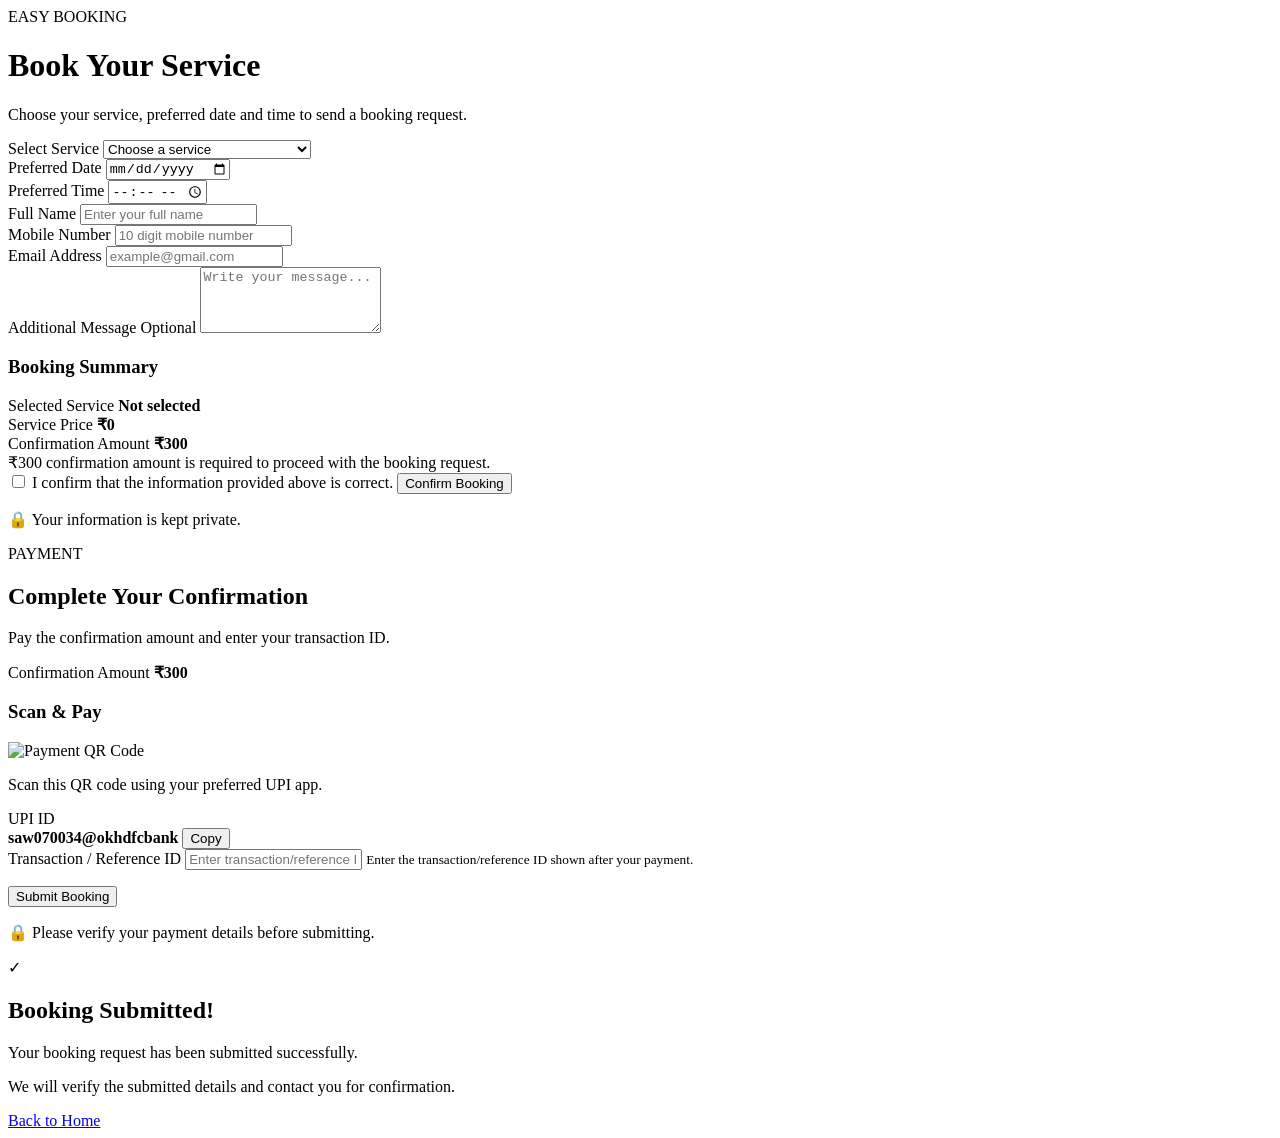
==== booking.html @ 576658ea "Add girls booking website" ====
<!DOCTYPE html>
<html lang="en">

<head>
    <meta charset="UTF-8">

    <meta
        name="viewport"
        content="width=device-width, initial-scale=1.0"
    >

    <title>Book Your Service | EliteProfiles</title>

    <link
        rel="stylesheet"
        href="../girls-booking/css/booking.css"
    >
</head>

<body>

<main class="booking-page">

    <div class="booking-card">

        <!-- ================= HEADER ================= -->

        <header class="booking-header">

            <span class="booking-badge">
                EASY BOOKING
            </span>

            <h1>
                Book Your Service
            </h1>

            <p>
                Choose your service, preferred date and
                time to send a booking request.
            </p>

        </header>


        <!-- ================= BOOKING FORM ================= -->

        <form id="bookingForm">

            <!-- SERVICE -->

            <div class="form-group">

                <label for="service">
                    Select Service
                </label>

                <select
                    id="service"
                    name="service"
                    required
                >

                    <option value="">
                        Choose a service
                    </option>

                    <option
                        value="Basic Service"
                        data-price="2000"
                    >
                        Age 26 to 30 Service — ₹2,000
                    </option>

                    <option
                        value="Standard Service"
                        data-price="2500"
                    >
                        Age 22 to 25 Service — ₹2,500
                    </option>

                    <option
                        value="Premium Service"
                        data-price="3000"
                    >
                        Premium Service — ₹3,000
                    </option>

                </select>

            </div>


            <!-- DATE + TIME -->

            <div class="form-row">

                <div class="form-group">

                    <label for="date">
                        Preferred Date
                    </label>

                    <input
                        type="date"
                        id="date"
                        name="date"
                        required
                    >

                </div>


                <div class="form-group">

                    <label for="time">
                        Preferred Time
                    </label>

                    <input
                        type="time"
                        id="time"
                        name="time"
                        required
                    >

                </div>

            </div>


            <!-- NAME -->

            <div class="form-group">

                <label for="name">
                    Full Name
                </label>

                <input
                    type="text"
                    id="name"
                    name="name"
                    placeholder="Enter your full name"
                    autocomplete="name"
                    required
                >

            </div>


            <!-- MOBILE -->

            <div class="form-group">

                <label for="mobile">
                    Mobile Number
                </label>

                <input
                    type="tel"
                    id="mobile"
                    name="mobile"
                    placeholder="10 digit mobile number"
                    maxlength="10"
                    inputmode="numeric"
                    required
                >

            </div>


            <!-- EMAIL -->

            <div class="form-group">

                <label for="email">
                    Email Address
                </label>

                <input
                    type="email"
                    id="email"
                    name="email"
                    placeholder="example@gmail.com"
                    autocomplete="email"
                    
                >

            </div>


            <!-- MESSAGE -->

            <div class="form-group">

                <label for="message">
                    Additional Message
                    <span>Optional</span>
                </label>

                <textarea
                    id="message"
                    name="message"
                    rows="4"
                    placeholder="Write your message..."
                ></textarea>

            </div>


            <!-- ================= SUMMARY ================= -->

            <div class="booking-summary">

                <h3>
                    Booking Summary
                </h3>

                <div class="summary-row">

                    <span>
                        Selected Service
                    </span>

                    <strong id="summaryService">
                        Not selected
                    </strong>

                </div>


                <div class="summary-row">

                    <span>
                        Service Price
                    </span>

                    <strong id="summaryPrice">
                        ₹0
                    </strong>

                </div>


                <div class="summary-row">

                    <span>
                        Confirmation Amount
                    </span>

                    <strong>
                        ₹300
                    </strong>

                </div>


                <div class="summary-note">

                    ₹300 confirmation amount is required
                    to proceed with the booking request.

                </div>

            </div>


            <!-- TERMS -->

            <label class="terms">

                <input
                    type="checkbox"
                    id="terms"
                    name="terms"
                    required
                >

                <span>
                    I confirm that the information
                    provided above is correct.
                </span>

            </label>


            <!-- CONFIRM BOOKING -->

            <button
                type="submit"
                id="confirmBooking"
                class="submit-btn"
            >
                Confirm Booking
            </button>


            <p class="secure-text">
                🔒 Your information is kept private.
            </p>

        </form>


        <!-- =================================================
             PAYMENT SECTION
        ================================================== -->

        <section
            id="paymentSection"
            class="payment-section"
        >

            <div class="payment-header">

                <span class="payment-badge">
                    PAYMENT
                </span>

                <h2>
                    Complete Your Confirmation
                </h2>

                <p>
                    Pay the confirmation amount and
                    enter your transaction ID.
                </p>

            </div>


            <!-- PAYMENT AMOUNT -->

            <div class="payment-amount">

                <span>
                    Confirmation Amount
                </span>

                <strong>
                    ₹300
                </strong>

            </div>


            <!-- QR CODE -->

            <div class="qr-box">

                <h3>
                    Scan & Pay
                </h3>

                <img
                    src="../girls-booking/images/Qr/WhatsApp Image 2026-08-25 at 11.37.09 PM.jpeg"
                    alt="Payment QR Code"
                    class="payment-qr"
                >

                <p>
                    Scan this QR code using your
                    preferred UPI app.
                </p>

            </div>


            <!-- UPI -->

            <div class="upi-box">

                <span>
                    UPI ID
                </span>

                <div class="upi-row">

                    <strong id="upiId">
                        saw070034@okhdfcbank
                    </strong>

                    <button
                        type="button"
                        id="copyUpi"
                    >
                        Copy
                    </button>

                </div>

            </div>


            <!-- TRANSACTION ID -->

            <div class="form-group">

                <label for="transactionId">
                    Transaction / Reference ID
                </label>

                <input
                    type="text"
                    id="transactionId"
                    name="transactionId"
                    placeholder="Enter transaction/reference ID"
                    autocomplete="off"
                >

                <small>
                    Enter the transaction/reference ID
                    shown after your payment.
                </small>

            </div>


            <!-- ERROR -->

            <p
                id="paymentError"
                class="payment-error"
            ></p>


            <!-- SUBMIT PAYMENT -->

            <button
                type="button"
                id="finalSubmit"
                class="submit-btn"
            >
                Submit Booking
            </button>


            <p class="secure-text">
                🔒 Please verify your payment details
                before submitting.
            </p>

        </section>


        <!-- =================================================
             SUCCESS
        ================================================== -->

        <section
            id="successMessage"
            class="success-message"
        >

            <div class="success-icon">
                ✓
            </div>

            <h2>
                Booking Submitted!
            </h2>

            <p>
                Your booking request has been
                submitted successfully.
            </p>

            <p>
                We will verify the submitted details
                and contact you for confirmation.
            </p>

            <a
                href="../index.html"
                class="home-button"
            >
                Back to Home
            </a>

        </section>

    </div>
    
</main>


<!-- ================= JAVASCRIPT ================= -->
<script src="../girls-booking/js/booking.js"></script>


</body>
</html>
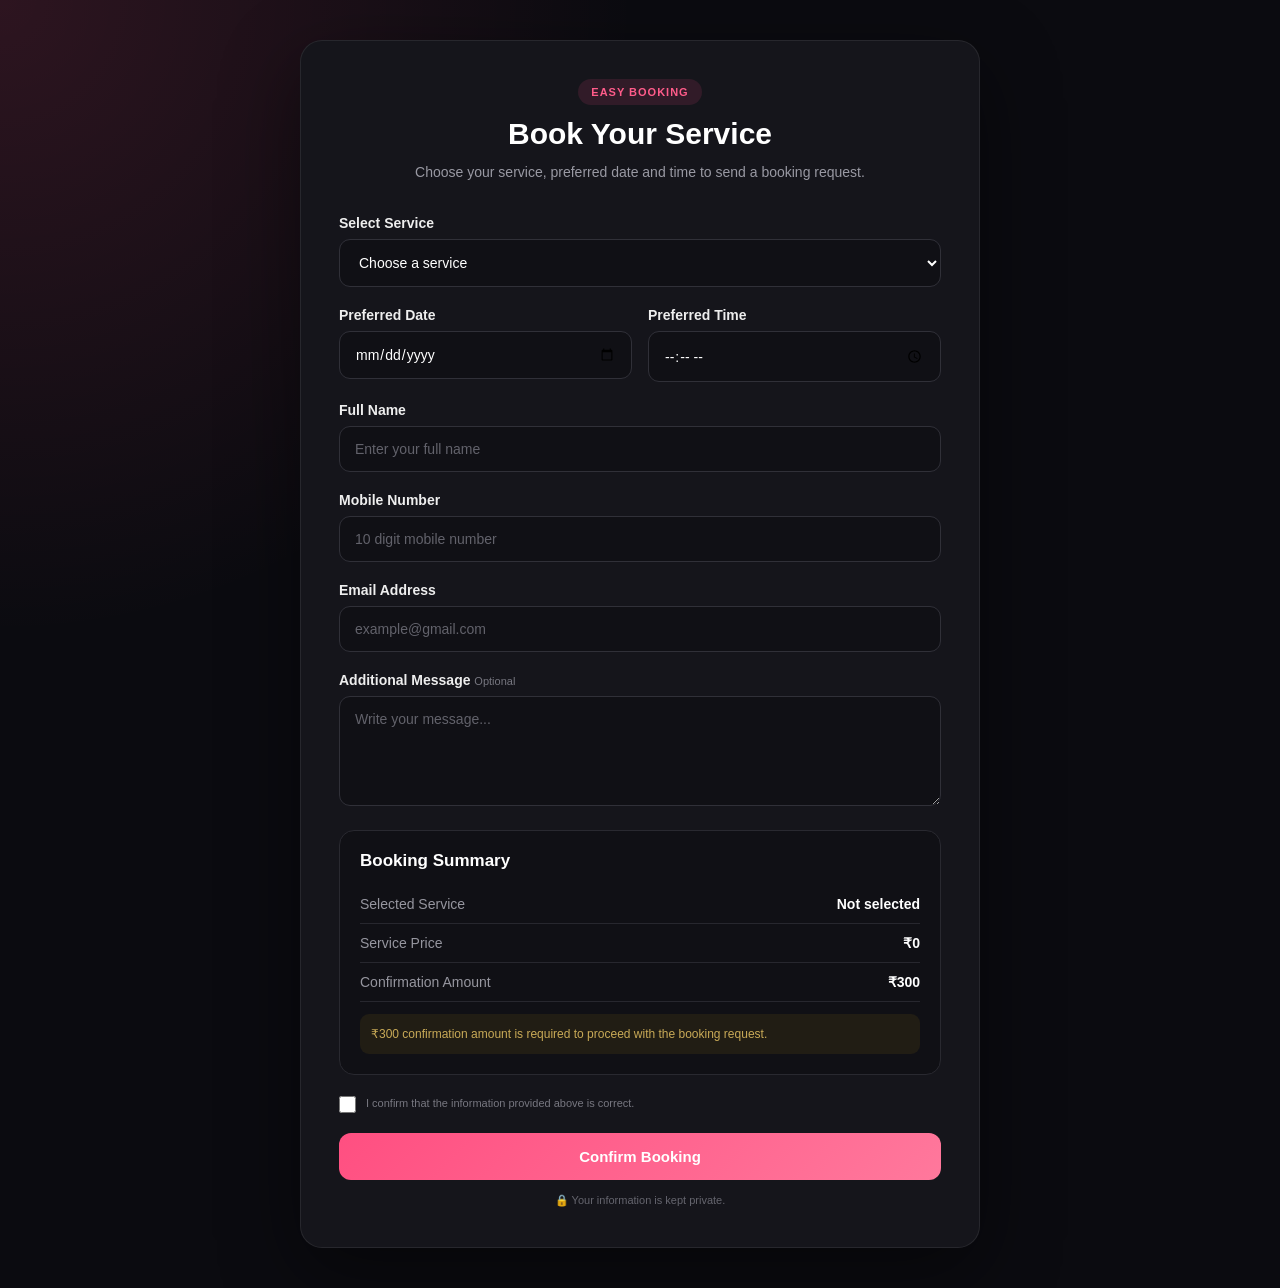
==== commit e5a9a0fe: "Updated website code" ====
--- a/booking.html
+++ b/booking.html
@@ -13,7 +13,7 @@
 
     <link
         rel="stylesheet"
-        href="../girls-booking/css/booking.css"
+        href="css/booking.css"
     >
 </head>
 
--- a/css/booking.css
+++ b/css/booking.css
@@ -0,0 +1,729 @@
+/* =====================================================
+   GLOBAL
+===================================================== */
+
+* {
+    margin: 0;
+    padding: 0;
+    box-sizing: border-box;
+}
+
+html {
+    scroll-behavior: smooth;
+}
+
+body {
+    font-family: Arial, Helvetica, sans-serif;
+    min-height: 100vh;
+
+    background:
+        radial-gradient(
+            circle at top left,
+            rgba(255, 79, 129, 0.14),
+            transparent 35%
+        ),
+        #0b0b10;
+
+    color: #ffffff;
+}
+
+
+/* =====================================================
+   PAGE
+===================================================== */
+
+.booking-page {
+    min-height: 100vh;
+
+    display: flex;
+    justify-content: center;
+    align-items: center;
+
+    padding: 40px 16px;
+}
+
+
+/* =====================================================
+   CARD
+===================================================== */
+
+.booking-card {
+    width: 100%;
+    max-width: 680px;
+
+    padding: 38px;
+
+    background: #15151b;
+
+    border: 1px solid rgba(255, 255, 255, 0.08);
+
+    border-radius: 22px;
+
+    box-shadow:
+        0 25px 80px rgba(0, 0, 0, 0.45);
+}
+
+
+/* =====================================================
+   HEADER
+===================================================== */
+
+.booking-header {
+    text-align: center;
+    margin-bottom: 32px;
+}
+
+.booking-badge,
+.payment-badge {
+    display: inline-block;
+
+    padding: 7px 13px;
+
+    border-radius: 50px;
+
+    background: rgba(255, 79, 129, 0.12);
+
+    color: #ff5c8a;
+
+    font-size: 11px;
+    font-weight: 700;
+
+    letter-spacing: 1px;
+
+    margin-bottom: 12px;
+}
+
+.booking-header h1 {
+    font-size: 30px;
+    margin-bottom: 10px;
+}
+
+.booking-header p {
+    max-width: 520px;
+    margin: auto;
+
+    color: #9999a3;
+
+    font-size: 14px;
+    line-height: 1.6;
+}
+
+
+/* =====================================================
+   FORM
+===================================================== */
+
+.form-group {
+    margin-bottom: 20px;
+}
+
+.form-row {
+    display: grid;
+    grid-template-columns: 1fr 1fr;
+    gap: 16px;
+}
+
+label {
+    display: block;
+
+    margin-bottom: 8px;
+
+    color: #eeeeee;
+
+    font-size: 14px;
+    font-weight: 600;
+}
+
+label span {
+    color: #777780;
+
+    font-size: 11px;
+    font-weight: 400;
+}
+
+
+/* =====================================================
+   INPUTS
+===================================================== */
+
+input,
+select,
+textarea {
+    width: 100%;
+
+    padding: 14px 15px;
+
+    background: #101015;
+
+    color: #ffffff;
+
+    border: 1px solid #303038;
+
+    border-radius: 11px;
+
+    outline: none;
+
+    font-family: inherit;
+    font-size: 14px;
+
+    transition:
+        border-color 0.25s ease,
+        box-shadow 0.25s ease;
+}
+
+input:focus,
+select:focus,
+textarea:focus {
+    border-color: #ff4f81;
+
+    box-shadow:
+        0 0 0 3px rgba(255, 79, 129, 0.10);
+}
+
+input::placeholder,
+textarea::placeholder {
+    color: #62626b;
+}
+
+select {
+    cursor: pointer;
+}
+
+textarea {
+    min-height: 110px;
+    resize: vertical;
+}
+
+
+/* =====================================================
+   SUMMARY
+===================================================== */
+
+.booking-summary {
+    margin-bottom: 20px;
+
+    padding: 20px;
+
+    background: #101015;
+
+    border: 1px solid #292930;
+
+    border-radius: 15px;
+}
+
+.booking-summary h3 {
+    margin-bottom: 14px;
+    font-size: 17px;
+}
+
+.summary-row {
+    display: flex;
+
+    justify-content: space-between;
+    align-items: center;
+
+    gap: 15px;
+
+    padding: 11px 0;
+
+    border-bottom: 1px solid #27272e;
+
+    font-size: 14px;
+}
+
+.summary-row:last-of-type {
+    border-bottom: none;
+}
+
+.summary-row span {
+    color: #96969f;
+}
+
+.summary-row strong {
+    color: #ffffff;
+    text-align: right;
+}
+
+.summary-note {
+    margin-top: 12px;
+
+    padding: 11px;
+
+    border-radius: 9px;
+
+    background: rgba(255, 193, 7, 0.07);
+
+    color: #c9aa57;
+
+    font-size: 12px;
+
+    line-height: 1.5;
+}
+
+
+/* =====================================================
+   TERMS
+===================================================== */
+
+.terms {
+    display: flex;
+
+    align-items: flex-start;
+
+    gap: 10px;
+
+    margin: 20px 0;
+
+    color: #9999a3;
+
+    font-size: 12px;
+
+    line-height: 1.5;
+
+    cursor: pointer;
+}
+
+.terms input {
+    width: 17px;
+    height: 17px;
+
+    flex-shrink: 0;
+
+    margin-top: 1px;
+
+    accent-color: #ff4f81;
+}
+
+
+/* =====================================================
+   BUTTON
+===================================================== */
+
+.submit-btn {
+    width: 100%;
+
+    padding: 15px 20px;
+
+    border: none;
+
+    border-radius: 12px;
+
+    background:
+        linear-gradient(
+            135deg,
+            #ff4f81,
+            #ff789c
+        );
+
+    color: #ffffff;
+
+    font-size: 15px;
+    font-weight: 700;
+
+    cursor: pointer;
+
+    transition: 0.25s ease;
+}
+
+.submit-btn:hover {
+    transform: translateY(-2px);
+
+    box-shadow:
+        0 12px 30px rgba(255, 79, 129, 0.25);
+}
+
+.submit-btn:active {
+    transform: translateY(0);
+}
+
+.submit-btn:disabled {
+    opacity: 0.6;
+    cursor: not-allowed;
+    transform: none;
+}
+
+
+/* =====================================================
+   SECURE TEXT
+===================================================== */
+
+.secure-text {
+    margin-top: 12px;
+
+    text-align: center;
+
+    color: #65656e;
+
+    font-size: 11px;
+
+    line-height: 1.5;
+}
+
+
+/* =====================================================
+   PAYMENT
+===================================================== */
+
+.payment-section {
+    display: none;
+    margin-top: 10px;
+}
+
+.payment-section.show {
+    display: block;
+}
+
+.payment-header {
+    text-align: center;
+    margin-bottom: 25px;
+}
+
+.payment-header h2 {
+    font-size: 24px;
+    margin-bottom: 9px;
+}
+
+.payment-header p {
+    color: #9999a3;
+    font-size: 13px;
+    line-height: 1.5;
+}
+
+
+/* =====================================================
+   PAYMENT AMOUNT
+===================================================== */
+
+.payment-amount {
+    display: flex;
+
+    justify-content: space-between;
+    align-items: center;
+
+    padding: 17px 18px;
+
+    margin-bottom: 18px;
+
+    background: #101015;
+
+    border: 1px solid #292930;
+
+    border-radius: 13px;
+}
+
+.payment-amount span {
+    color: #9999a3;
+    font-size: 14px;
+}
+
+.payment-amount strong {
+    color: #ff668d;
+    font-size: 25px;
+}
+
+
+/* =====================================================
+   QR
+===================================================== */
+
+.qr-box {
+    text-align: center;
+
+    padding: 22px;
+
+    margin-bottom: 18px;
+
+    background: #ffffff;
+
+    border-radius: 16px;
+}
+
+.qr-box h3 {
+    color: #111111;
+
+    margin-bottom: 16px;
+
+    font-size: 17px;
+}
+
+.payment-qr {
+    display: block;
+
+    width: 210px;
+    height: 210px;
+
+    margin: auto;
+
+    object-fit: contain;
+}
+
+.qr-box p {
+    margin-top: 13px;
+
+    color: #666666;
+
+    font-size: 12px;
+}
+
+
+/* =====================================================
+   UPI
+===================================================== */
+
+.upi-box {
+    padding: 17px;
+
+    margin-bottom: 20px;
+
+    background: #101015;
+
+    border: 1px solid #292930;
+
+    border-radius: 13px;
+}
+
+.upi-box > span {
+    display: block;
+
+    margin-bottom: 9px;
+
+    color: #888892;
+
+    font-size: 12px;
+}
+
+.upi-row {
+    display: flex;
+
+    justify-content: space-between;
+    align-items: center;
+
+    gap: 12px;
+}
+
+.upi-row strong {
+    color: #ffffff;
+
+    font-size: 14px;
+
+    word-break: break-all;
+}
+
+.upi-row button {
+    flex-shrink: 0;
+
+    padding: 8px 13px;
+
+    background: transparent;
+
+    color: #ffffff;
+
+    border: 1px solid #3a3a43;
+
+    border-radius: 8px;
+
+    cursor: pointer;
+}
+
+.upi-row button:hover {
+    border-color: #ff4f81;
+    color: #ff668d;
+}
+
+
+/* =====================================================
+   SMALL TEXT
+===================================================== */
+
+.form-group small {
+    display: block;
+
+    margin-top: 7px;
+
+    color: #66666f;
+
+    font-size: 11px;
+
+    line-height: 1.5;
+}
+
+
+/* =====================================================
+   ERROR
+===================================================== */
+
+.payment-error {
+    display: none;
+
+    margin: 10px 0;
+
+    color: #ff6b6b;
+
+    font-size: 13px;
+
+    text-align: center;
+}
+
+
+/* =====================================================
+   SUCCESS
+===================================================== */
+
+.success-message {
+    display: none;
+
+    text-align: center;
+
+    padding: 35px 15px;
+}
+
+.success-message.show {
+    display: block;
+}
+
+.success-icon {
+    width: 68px;
+    height: 68px;
+
+    display: flex;
+
+    align-items: center;
+    justify-content: center;
+
+    margin: 0 auto 20px;
+
+    border-radius: 50%;
+
+    background: #25c98a;
+
+    color: #ffffff;
+
+    font-size: 32px;
+    font-weight: bold;
+
+    box-shadow:
+        0 10px 30px rgba(37, 201, 138, 0.20);
+}
+
+.success-message h2 {
+    margin-bottom: 12px;
+    font-size: 24px;
+}
+
+.success-message p {
+    max-width: 450px;
+
+    margin: 7px auto;
+
+    color: #9999a3;
+
+    font-size: 14px;
+
+    line-height: 1.6;
+}
+
+
+/* =====================================================
+   HOME BUTTON
+===================================================== */
+
+.home-button {
+    display: inline-block;
+
+    margin-top: 20px;
+
+    padding: 12px 20px;
+
+    border-radius: 10px;
+
+    background: #25252d;
+
+    color: #ffffff;
+
+    text-decoration: none;
+
+    font-size: 13px;
+
+    transition: 0.25s;
+}
+
+.home-button:hover {
+    background: #ff4f81;
+}
+
+
+/* =====================================================
+   MOBILE
+===================================================== */
+
+@media (max-width: 600px) {
+
+    .booking-page {
+        padding: 20px 12px;
+        align-items: flex-start;
+    }
+
+    .booking-card {
+        padding: 25px 18px;
+        border-radius: 18px;
+    }
+
+    .booking-header h1 {
+        font-size: 25px;
+    }
+
+    .form-row {
+        grid-template-columns: 1fr;
+        gap: 0;
+    }
+
+    .summary-row {
+        align-items: flex-start;
+        flex-direction: column;
+        gap: 5px;
+    }
+
+    .summary-row strong {
+        text-align: left;
+    }
+
+    .payment-header h2 {
+        font-size: 21px;
+    }
+
+    .payment-qr {
+        width: 185px;
+        height: 185px;
+    }
+
+    .upi-row {
+        align-items: flex-start;
+        flex-direction: column;
+    }
+
+    .upi-row button {
+        width: 100%;
+    }
+}
+
+
+/* =====================================================
+   VERY SMALL SCREEN
+===================================================== */
+
+@media (max-width: 380px) {
+
+    .booking-card {
+        padding: 22px 14px;
+    }
+
+    .booking-header h1 {
+        font-size: 23px;
+    }
+
+    input,
+    select,
+    textarea {
+        font-size: 13px;
+    }
+}
